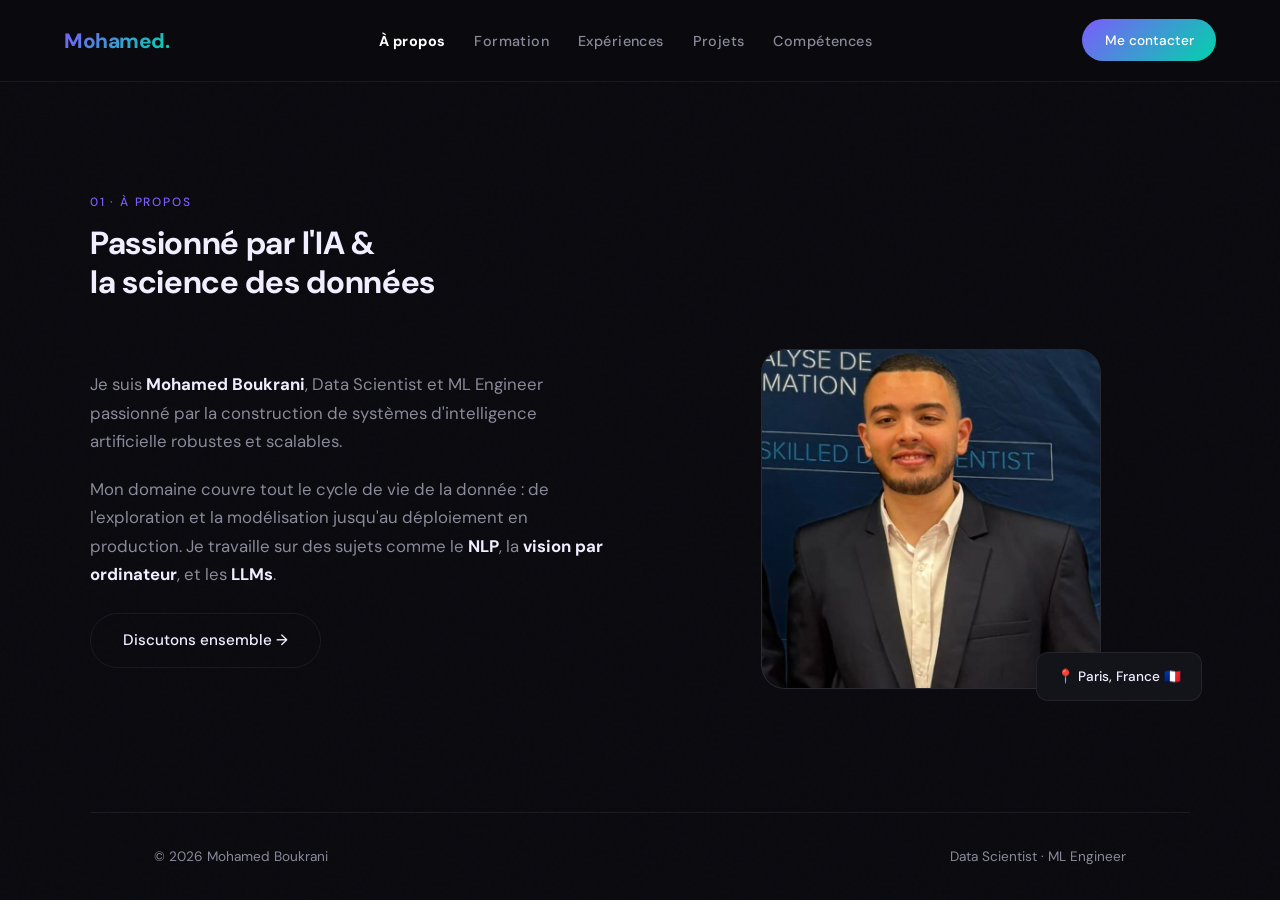
==== about.html @ e7cbfadd "Update about.html" ====
<!DOCTYPE html>
<html lang="fr">
<head>
  <meta charset="UTF-8" />
  <meta name="viewport" content="width=device-width, initial-scale=1.0" />
  <title>Mohamed Boukrani - À propos</title
  <link rel="icon" type="image/png" href="favicon.png" />                                      
  <link href="https://fonts.googleapis.com/css2?family=DM+Sans:wght@400;500;600;700;800&display=swap" rel="stylesheet" />
  <link rel="stylesheet" href="style.css" />
</head>
<body>

  <nav>
    <span class="logo"><a href="index.html">Mohamed.</a></span>
    
    <div class="menu-toggle" id="mobile-menu">
      <span></span><span></span><span></span>
    </div>
    
    <ul class="nav-links" id="nav-links">
      <li><a href="about.html">À propos</a></li>
      <li><a href="formation.html">Formation</a></li>
      <li><a href="experiences.html">Expériences</a></li>
      <li><a href="projects.html">Projets</a></li>
      <li><a href="skills.html">Compétences</a></li>
      <!-- <li><a href="contact.html">Contact</a></li> -->
    </ul>
    <a href="contact.html" class="btn-primary" style="padding: 0.6rem 1.4rem; font-size: 0.85rem;">Me contacter</a>
  </nav>

  <main>
    <div class="container">
      <div class="reveal">
        <span class="section-tag">01 · À propos</span>
        <h2>Passionné par l'IA &<br>la science des données</h2>
      </div>
      <div class="about-grid reveal">
        <div class="about-text">
          <p>Je suis <strong>Mohamed Boukrani</strong>, Data Scientist et ML Engineer passionné par la construction de systèmes d'intelligence artificielle robustes et scalables.</p>
          <p>Mon domaine couvre tout le cycle de vie de la donnée : de l'exploration et la modélisation jusqu'au déploiement en production. Je travaille sur des sujets comme le <strong>NLP</strong>, la <strong>vision par ordinateur</strong>, et les <strong>LLMs</strong>.</p>
          <div style="margin-top: 1.5rem;">
            <a href="contact.html" class="btn-outline">Discutons ensemble →</a>
          </div>
        </div>
        <div class="about-visual" style="position: relative;">
          <div class="avatar-box">
            <img src="Portfolio.png" alt="Photo de Mohamed" onerror="this.src='https://via.placeholder.com/340x340/1a1a24/7c5cfc?text=Photo';" style="object-position: 50% 3%;">
            <!-- <img src="Sans titre.png" alt="Photo de Mohamed" onerror="this.src='https://via.placeholder.com/340x340/1a1a24/7c5cfc?text=Photo';" style="transform: translateY(15px);"> -->
          </div>
          <div class="avatar-badge">📍 Paris, France 🇫🇷</div>
        </div>
      </div>
    </div>
  </main>

  <footer>
    <span>© 2026 Mohamed Boukrani</span>
    <span>Data Scientist · ML Engineer</span>
  </footer>

  <script>
      // 1. Animation au défilement (Scroll reveal)
      const observer = new IntersectionObserver((entries) => {
        entries.forEach(e => { 
          if (e.isIntersecting) { 
            e.target.classList.add('visible'); 
            observer.unobserve(e.target); 
          } 
        });
      }, { threshold: 0.1 });
      document.querySelectorAll('.reveal').forEach(el => observer.observe(el));

      // 2. Surbrillance du lien actif (Version robuste pour GitHub Pages)
      document.addEventListener("DOMContentLoaded", () => {
        const links = document.querySelectorAll('.nav-links a');
        const currentUrl = window.location.href; // Récupère l'URL complète
        
        links.forEach(link => {
          link.classList.remove('active'); // Nettoyage de sécurité
          
          // Si l'URL correspond OU si on est à la racine de l'accueil
          if (link.href === currentUrl || (currentUrl.endsWith('/') && link.getAttribute('href') === 'index.html')) {
            link.classList.add('active');
          }
        });
      });

      // 3. GESTION DU MENU MOBILE (C'est ceci qui ouvre le menu !)
      document.addEventListener("DOMContentLoaded", () => {
        const mobileMenu = document.getElementById('mobile-menu');
        const navMenu = document.getElementById('nav-links');

        if (mobileMenu && navMenu) {
          mobileMenu.addEventListener('click', () => {
            mobileMenu.classList.toggle('open');
            navMenu.classList.toggle('active-menu');
          });
        }
      });      
    
    </script>
</body>
</html>
---- style.css ----
:root {
  --bg: #0a0a0f;
  --surface: #13131a;
  --card: #1a1a24;
  --border: rgba(255,255,255,0.07);
  --text: #f0eeff;
  --muted: #8a8a9a;
  --accent1: #7c5cfc;
  --accent2: #00d4aa;
  --accent3: #ff6b6b;
  --accent4: #ffd166;
  --gradient: linear-gradient(135deg, #7c5cfc 0%, #00d4aa 100%);
}

*, *::before, *::after { box-sizing: border-box; margin: 0; padding: 0; }

html, body {
  width: 100%;
  max-width: 100%;
  overflow-x: hidden !important;
  margin: 0;
  padding: 0;
  position: relative;
}

html { 
  scroll-behavior: smooth; 
  overflow-y: scroll; 
}

body {
  background: var(--bg);
  color: var(--text);
  font-family: 'DM Sans', sans-serif;
  font-size: 16px;
  line-height: 1.7;
  display: flex;
  flex-direction: column;
  min-height: 100vh;
}

body::before {
  content: '';
  position: fixed;
  inset: 0;
  background-image: url("data:image/svg+xml,%3Csvg viewBox='0 0 256 256' xmlns='http://www.w3.org/2000/svg'%3E%3Cfilter id='noise'%3E%3CfeTurbulence type='fractalNoise' baseFrequency='0.9' numOctaves='4' stitchTiles='stitch'/%3E%3C/filter%3E%3Crect width='100%25' height='100%25' filter='url(%23noise)' opacity='0.04'/%3E%3C/svg%3E");
  pointer-events: none;
  z-index: 0;
  opacity: 0.4;
}

/* ─── Nav ─── */
nav {
  position: fixed;
  top: 0;
  left: 0; right: 0;
  z-index: 100;
  display: flex;
  align-items: center;
  justify-content: space-between;
  padding: 1.2rem 4rem;
  background: rgba(10,10,15,0.85);
  backdrop-filter: blur(16px);
  border-bottom: 1px solid var(--border);
}

.logo a {
  font-family: 'DM Sans', sans-serif;
  font-weight: 800;
  font-size: 1.3rem;
  background: var(--gradient);
  -webkit-background-clip: text;
  -webkit-text-fill-color: transparent;
  background-clip: text;
  letter-spacing: -0.5px;
  text-decoration: none;
}

.nav-links {
  display: flex;
  gap: 1.8rem;
  list-style: none;
}

.nav-links a {
  color: var(--muted);
  text-decoration: none;
  font-size: 0.9rem;
  font-weight: 500;
  letter-spacing: 0.03em;
  transition: color 0.2s;
}

/* Surbrillance du lien actif (sans le point) */
.nav-links a:hover, 
.nav-links a.active { 
  color: #ffffff !important; 
  font-weight: 700; 
}

/* ─── Boutons ─── */
.btn-primary, .btn-outline {
  display: inline-flex; align-items: center; gap: 0.5rem;
  padding: 0.85rem 2rem; font-weight: 500;
  border-radius: 100px; text-decoration: none;
  font-size: 0.95rem; transition: all 0.2s;
}
.btn-primary { background: var(--gradient); color: #fff; }
.btn-primary:hover { opacity: 0.85; transform: translateY(-2px); }
.btn-outline { border: 1px solid var(--border); color: var(--text); }
.btn-outline:hover { border-color: rgba(255,255,255,0.25); background: rgba(255,255,255,0.04); transform: translateY(-2px); }

/* ─── Layout Sections ─── */
main {
  flex: 1;
  display: flex;
  align-items: center;
  padding: 8rem 4rem 4rem;
}

.container {
  max-width: 1100px;
  margin: 0 auto;
  width: 100%;
  position: relative;
  z-index: 1;
}

.section-tag {
  display: inline-block; font-size: 0.75rem; font-weight: 500;
  text-transform: uppercase; letter-spacing: 0.15em;
  color: var(--accent1); margin-bottom: 0.75rem;
}

/* ─── Typographie (Titres) ─── */
h1 {
  font-family: 'DM Sans', sans-serif; 
  font-weight: 700;
  font-size: clamp(2rem, 4vw, 3.2rem); 
  line-height: 1.2;
  letter-spacing: -0.02em; 
  animation: fadeUp 0.6s 0.1s ease both;
}
h1 .name-line { display: block; }
h1 .gradient-text { background: var(--gradient); -webkit-background-clip: text; -webkit-text-fill-color: transparent; background-clip: text; }

h2 {
  font-family: 'DM Sans', sans-serif; 
  font-size: clamp(1.5rem, 2.5vw, 2.2rem);
  font-weight: 700; 
  letter-spacing: -0.01em; 
  line-height: 1.2; 
  margin-bottom: 3rem;
}

h3 { 
  font-family: 'DM Sans', sans-serif; 
  font-weight: 700; 
}

/* ─── Animations & Blobs ─── */
@keyframes fadeUp {
  from { opacity: 0; transform: translateY(24px); }
  to { opacity: 1; transform: translateY(0); }
}
.reveal { opacity: 0; transform: translateY(30px); transition: opacity 0.7s ease, transform 0.7s ease; }
.reveal.visible { opacity: 1; transform: translateY(0); }

.hero-blob { position: absolute; border-radius: 50%; filter: blur(80px); opacity: 0.18; pointer-events: none; z-index: 0; }
.blob1 { width: 500px; height: 500px; background: var(--accent1); top: -100px; right: -100px; }
.blob2 { width: 400px; height: 400px; background: var(--accent2); bottom: -100px; left: 20%; }
.blob3 { width: 300px; height: 300px; background: var(--accent3); top: 40%; left: -80px; }

/* ─── Spécifique Accueil ─── */
.hero-tag {
  display: inline-flex; align-items: center; gap: 0.5rem; font-size: 0.8rem; font-weight: 500;
  letter-spacing: 0.1em; text-transform: uppercase; color: var(--accent2);
  border: 1px solid rgba(0,212,170,0.3); border-radius: 100px; padding: 0.35rem 1rem; margin-bottom: 2rem;
  animation: fadeUp 0.6s ease both;
}
.hero-desc { margin-top: 1.5rem; font-size: 1.15rem; color: var(--muted); max-width: 560px; line-height: 1.8; animation: fadeUp 0.6s 0.2s ease both; }
.hero-cta { display: flex; gap: 1rem; margin-top: 2.5rem; flex-wrap: wrap; animation: fadeUp 0.6s 0.3s ease both; }
.hero-stats { display: flex; gap: 3rem; margin-top: 4rem; padding-top: 2.5rem; border-top: 1px solid var(--border); animation: fadeUp 0.6s 0.4s ease both; }
.stat-num { font-family: 'DM Sans', sans-serif; font-size: 2rem; font-weight: 700; background: var(--gradient); -webkit-background-clip: text; -webkit-text-fill-color: transparent; background-clip: text;}
.stat-label { font-size: 0.8rem; color: var(--muted); text-transform: uppercase; letter-spacing: 0.07em; }

/* ─── Spécifique À Propos ─── */
.about-grid { display: grid; grid-template-columns: 1fr 1fr; gap: 4rem; align-items: center; }
.about-text p { color: var(--muted); margin-bottom: 1.2rem; font-size: 1.05rem; }
.about-text p strong { color: var(--text); }
.avatar-box { width: 100%; aspect-ratio: 1; max-width: 340px; margin: 0 auto; border-radius: 24px; background: var(--card); border: 1px solid var(--border); position: relative; overflow: hidden; }
.avatar-box img { width: 100%; height: 100%; object-fit: cover; }
.avatar-badge { position: absolute; bottom: -12px; right: -12px; background: var(--surface); border: 1px solid var(--border); border-radius: 12px; padding: 0.75rem 1.25rem; font-size: 0.85rem; font-weight: 500; z-index: 2;}

/* ─── Spécifique Expériences/Formation (Timeline) ─── */
.timeline-item { background: var(--card); border: 1px solid var(--border); border-radius: 16px; padding: 1.5rem 2rem; margin-bottom: 1rem; transition: transform 0.25s, border-color 0.25s; }
.timeline-item:hover { border-color: rgba(124,92,252,0.4); transform: translateY(-2px); }
.timeline-date { color: var(--accent2); font-size: 0.85rem; font-weight: 600; margin-bottom: 0.5rem; display: block; }
.timeline-item h3 { font-size: 1.15rem; margin-bottom: 0.25rem; }
.timeline-item h4 { font-size: 0.95rem; color: var(--muted); font-weight: 400; margin-bottom: 0.75rem; }

/* ─── Spécifique Compétences ─── */
.skills-grid { display: grid; grid-template-columns: repeat(auto-fill, minmax(260px, 1fr)); gap: 1.5rem; }
.skill-card { background: var(--card); border: 1px solid var(--border); border-radius: 16px; padding: 1.75rem; transition: border-color 0.25s, transform 0.25s; }
.skill-card:hover { border-color: rgba(124,92,252,0.4); transform: translateY(-4px); }
.skill-icon { width: 44px; height: 44px; border-radius: 10px; margin-bottom: 1rem; display: flex; align-items: center; justify-content: center; font-size: 1.3rem; }
.skill-card h3 { font-size: 1rem; margin-bottom: 0.5rem; }
.skill-card p { font-size: 0.875rem; color: var(--muted); line-height: 1.6; }
.tags { display: flex; flex-wrap: wrap; gap: 0.5rem; margin-top: 1rem; }
.tag { font-size: 0.75rem; font-weight: 500; padding: 0.25rem 0.75rem; border-radius: 100px; background: rgba(124,92,252,0.12); color: #a98fff; border: 1px solid rgba(124,92,252,0.2); }
.tag.teal { background: rgba(0,212,170,0.1); color: #4eeac9; border-color: rgba(0,212,170,0.2); }
.tag.red { background: rgba(255,107,107,0.1); color: #ff9090; border-color: rgba(255,107,107,0.2); }
.tag.yellow { background: rgba(255,209,102,0.1); color: #ffe080; border-color: rgba(255,209,102,0.2); }

/* ─── Spécifique Projets ─── */
.projects-grid { display: grid; grid-template-columns: repeat(auto-fill, minmax(320px, 1fr)); gap: 1.5rem; }
.project-card { background: var(--card); border: 1px solid var(--border); border-radius: 20px; padding: 2rem; display: flex; flex-direction: column; gap: 1rem; transition: border-color 0.25s, transform 0.25s; text-decoration: none; color: inherit; }
.project-card:hover { border-color: rgba(0,212,170,0.35); transform: translateY(-4px); }
.project-header { display: flex; justify-content: space-between; align-items: flex-start; }
.project-emoji { font-size: 2rem; line-height: 1; }
.project-arrow { width: 32px; height: 32px; border-radius: 50%; border: 1px solid var(--border); display: flex; align-items: center; justify-content: center; color: var(--muted); font-size: 0.9rem; transition: background 0.2s, color 0.2s; }
.project-card:hover .project-arrow { background: var(--accent2); color: #000; border-color: var(--accent2); }
.project-card h3 { font-size: 1.15rem; }
.project-card p { font-size: 0.9rem; color: var(--muted); line-height: 1.65; flex: 1; }

/* ─── Spécifique Contact ─── */
.contact-inner { width: 100%; background: var(--card); border: 1px solid var(--border); border-radius: 28px; padding: 4rem; text-align: center; position: relative; overflow: hidden; }
.contact-inner::before { content: ''; position: absolute; top: -80px; left: 50%; transform: translateX(-50%); width: 300px; height: 300px; background: var(--accent1); border-radius: 50%; filter: blur(80px); opacity: 0.12; }
.social-links { display: flex; justify-content: center; gap: 1rem; flex-wrap: wrap; }
.social-btn { display: inline-flex; align-items: center; gap: 0.5rem; padding: 0.75rem 1.5rem; background: var(--surface); border: 1px solid var(--border); border-radius: 100px; color: var(--text); text-decoration: none; font-size: 0.9rem; font-weight: 500; transition: border-color 0.2s, background 0.2s, transform 0.2s; }
.social-btn:hover { border-color: rgba(255,255,255,0.25); background: rgba(255,255,255,0.05); transform: translateY(-2px); }

/* ─── Footer ─── */
footer { border-top: 1px solid var(--border); padding: 2rem 4rem; display: flex; justify-content: space-between; align-items: center; color: var(--muted); font-size: 0.85rem; max-width: 1100px; margin: 0 auto; width: 100%; }

/* ─── Menu Hamburger (Masqué sur PC) ─── */
@media (min-width: 769px) {
  .menu-toggle { display: none; }
}

/* ─── Responsive (Mobile) ─── */
@media (max-width: 768px) {
  /* Navigation mobile */
  /* nav { padding: 1rem 1.5rem; justify-content: space-between; }   */
  nav { 
      padding: 1rem 1.5rem; 
      display: flex;
      align-items: center;
      justify-content: flex-start; /* <-- C'est ceci qui regroupe tout à gauche */
      gap: 1.2rem; /* <-- L'espace entre le logo et le hamburger */
    }  
  
  .logo {
    order: 2; /* Place le logo en premier */
  }
  
  nav > .btn-primary { display: none; }
  
  /* .menu-toggle { display: flex; flex-direction: column; gap: 5px; cursor: pointer; z-index: 100; padding: 5px; } */
  /* Le bouton hamburger vient se placer juste après le logo */
  .menu-toggle { 
    order: 1; /* <-- Position 1 */
    display: flex; 
    flex-direction: column; 
    gap: 5px; 
    cursor: pointer; 
    z-index: 101; 
    padding: 5px 5px 5px 0; /* Enlève le padding gauche pour être bien collé au bord */
  }
  .menu-toggle span { display: block; width: 26px; height: 2px; background: var(--text); transition: 0.3s ease-in-out; }
  .menu-toggle.open span:nth-child(1) { transform: translateY(7px) rotate(45deg); }
  .menu-toggle.open span:nth-child(2) { opacity: 0; }
  .menu-toggle.open span:nth-child(3) { transform: translateY(-7px) rotate(-45deg); }

  .nav-links { 
    display: flex; /* IMPORTANT : Le menu doit exister pour glisser */
    position: fixed; top: 0; left: -100%; width: 100%; height: 100vh;
    background: rgba(10,10,15,0.98); backdrop-filter: blur(16px);
    flex-direction: column; justify-content: center; align-items: center; gap: 2.5rem;
    transition: left 0.2s ease-in-out; z-index: 99;
  }
  
  .nav-links.active-menu { 
    left: 0 !important; /* IMPORTANT : Fait glisser le menu sur l'écran */
  }
  
  .nav-links a { font-size: 1.2rem; }

  /* --- CENTRAGE FORCÉ DU CONTENU --- */
  main { padding: 6rem 1.5rem 2rem; text-align: center; }
  .container { text-align: center; }
  
  /* Textes et Titres */
  h1 { font-size: 2.2rem; text-align: center; }
  h2 { font-size: 1.8rem; text-align: center; }
  p { text-align: center; }
  
  /* Les petits labels colorés */
  .section-tag, .hero-tag { 
    margin-left: auto; 
    margin-right: auto; 
    display: inline-flex; 
    justify-content: center; 
  }
  
  /* Boutons empilés et centrés */
  .hero-cta { display: flex; flex-direction: column; align-items: center; width: 100%; gap: 1rem; }
  .hero-cta a { width: 100%; justify-content: center; }

  /* Centrage des éléments sur les autres pages (Projets, Compétences...) */
  .about-grid, .skills-grid, .projects-grid { 
    grid-template-columns: 1fr; 
    gap: 2rem; 
    text-align: center; 
  }
  .timeline-item { text-align: center; }
  .tags { justify-content: center; }
  
  /* Ajustement spécifique pour les cartes Projets */
  .project-header { flex-direction: column; align-items: center; gap: 1rem; }
  .project-arrow { margin-top: 0.5rem; }

  /* Footer */
  footer { flex-direction: column; gap: 0.8rem; text-align: center; padding: 2rem 1.5rem; }
}
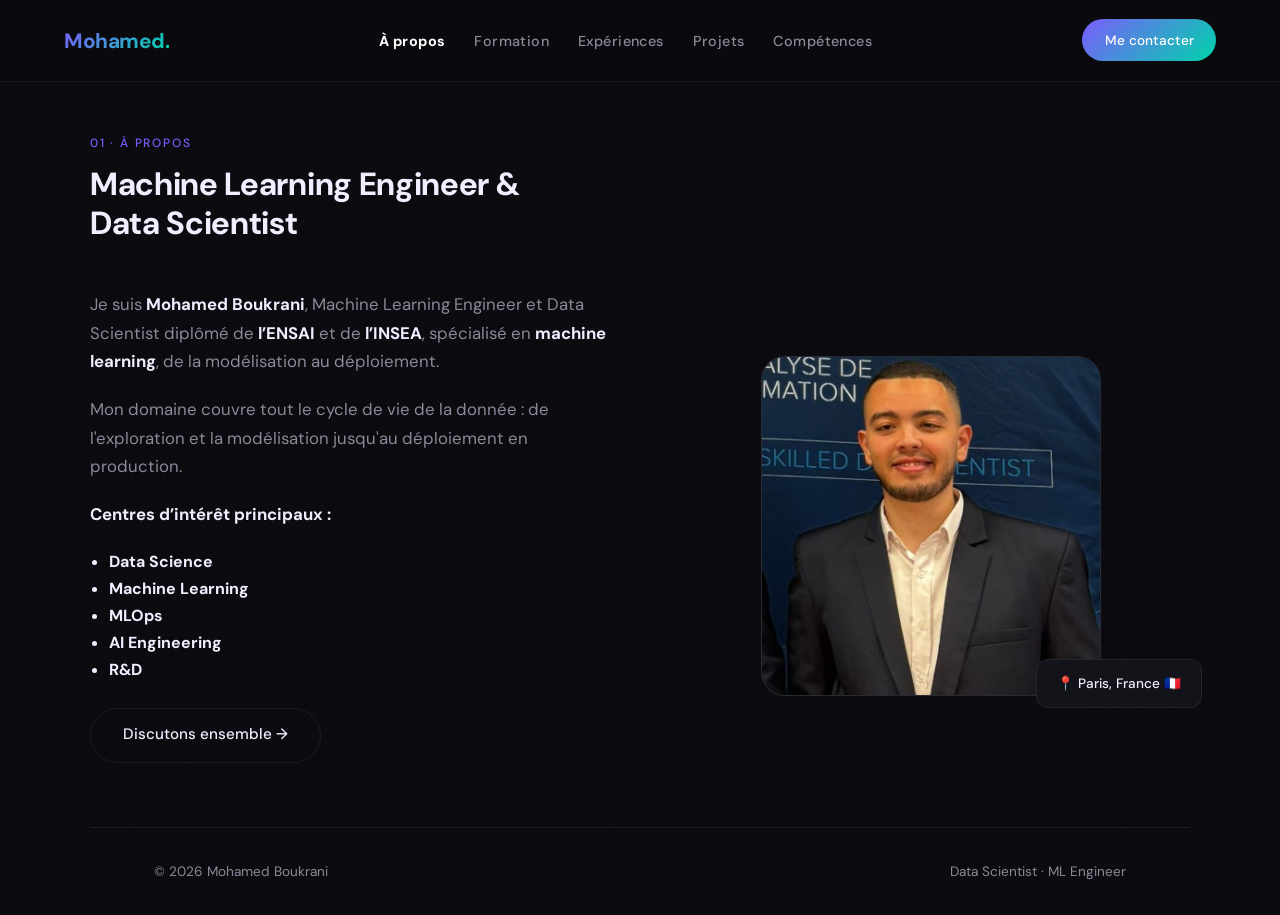
==== commit a297704f: "Update about.html" ====
--- a/about.html
+++ b/about.html
@@ -3,7 +3,7 @@
 <head>
   <meta charset="UTF-8" />
   <meta name="viewport" content="width=device-width, initial-scale=1.0" />
-  <title>Mohamed Boukrani - À propos</title
+  <title>Mohamed Boukrani - À propos</title>
   <link rel="icon" type="image/png" href="favicon.png" />                                      
   <link href="https://fonts.googleapis.com/css2?family=DM+Sans:wght@400;500;600;700;800&display=swap" rel="stylesheet" />
   <link rel="stylesheet" href="style.css" />
@@ -32,12 +32,22 @@
     <div class="container">
       <div class="reveal">
         <span class="section-tag">01 · À propos</span>
-        <h2>Passionné par l'IA &<br>la science des données</h2>
+        <h2>Machine Learning Engineer &<br>Data Scientist</h2>
       </div>
       <div class="about-grid reveal">
         <div class="about-text">
-          <p>Je suis <strong>Mohamed Boukrani</strong>, Data Scientist et ML Engineer passionné par la construction de systèmes d'intelligence artificielle robustes et scalables.</p>
-          <p>Mon domaine couvre tout le cycle de vie de la donnée : de l'exploration et la modélisation jusqu'au déploiement en production. Je travaille sur des sujets comme le <strong>NLP</strong>, la <strong>vision par ordinateur</strong>, et les <strong>LLMs</strong>.</p>
+          <p>Je suis <strong>Mohamed Boukrani</strong>, Machine Learning Engineer et Data Scientist diplômé de <strong>l’ENSAI</strong> et de <strong>l’INSEA</strong>, spécialisé en <strong>machine learning</strong>, de la modélisation au déploiement.</p>
+          <p>Mon domaine couvre tout le cycle de vie de la donnée : de l'exploration et la modélisation jusqu'au déploiement en production.</p>
+          <p><strong>Centres d’intérêt principaux :</strong></p>
+          <ul style="margin-top: 0.5rem; padding-left: 1.2rem;">
+            <li><strong>Data Science</strong></li>
+            <li><strong>Machine Learning</strong></li>
+            <li><strong>MLOps</strong></li>
+            <li><strong>AI Engineering</strong></li>
+            <li><strong>R&D</strong></li>
+          </ul>
+    
+          
           <div style="margin-top: 1.5rem;">
             <a href="contact.html" class="btn-outline">Discutons ensemble →</a>
           </div>
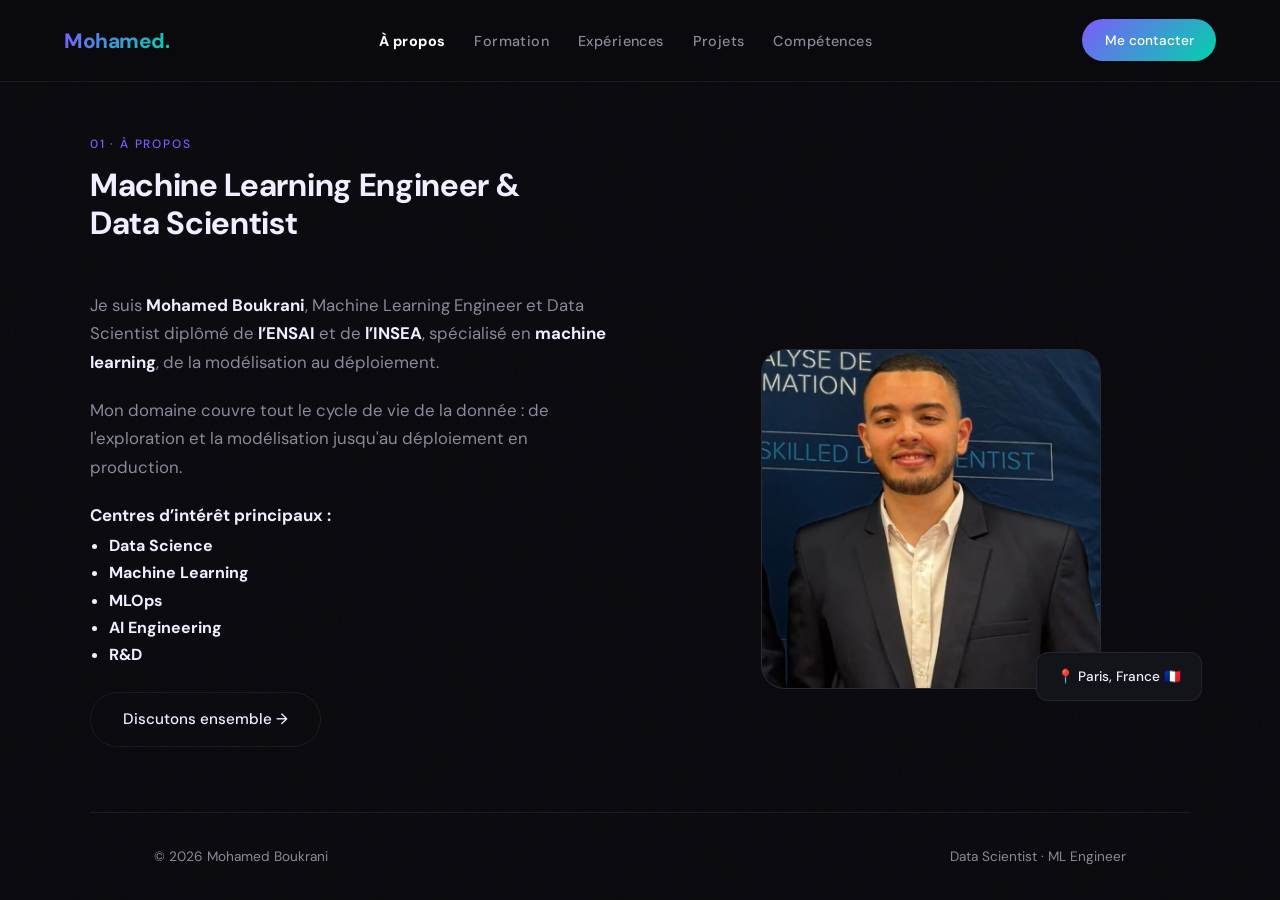
==== commit 21ead8a8: "Update about.html" ====
--- a/about.html
+++ b/about.html
@@ -38,8 +38,8 @@
         <div class="about-text">
           <p>Je suis <strong>Mohamed Boukrani</strong>, Machine Learning Engineer et Data Scientist diplômé de <strong>l’ENSAI</strong> et de <strong>l’INSEA</strong>, spécialisé en <strong>machine learning</strong>, de la modélisation au déploiement.</p>
           <p>Mon domaine couvre tout le cycle de vie de la donnée : de l'exploration et la modélisation jusqu'au déploiement en production.</p>
-          <p><strong>Centres d’intérêt principaux :</strong></p>
-          <ul style="margin-top: 0.5rem; padding-left: 1.2rem;">
+          <p style="margin-bottom: 0.2rem;"><strong>Centres d’intérêt principaux :</strong></p>
+          <ul style="margin-top: 0; padding-left: 1.2rem;">
             <li><strong>Data Science</strong></li>
             <li><strong>Machine Learning</strong></li>
             <li><strong>MLOps</strong></li>
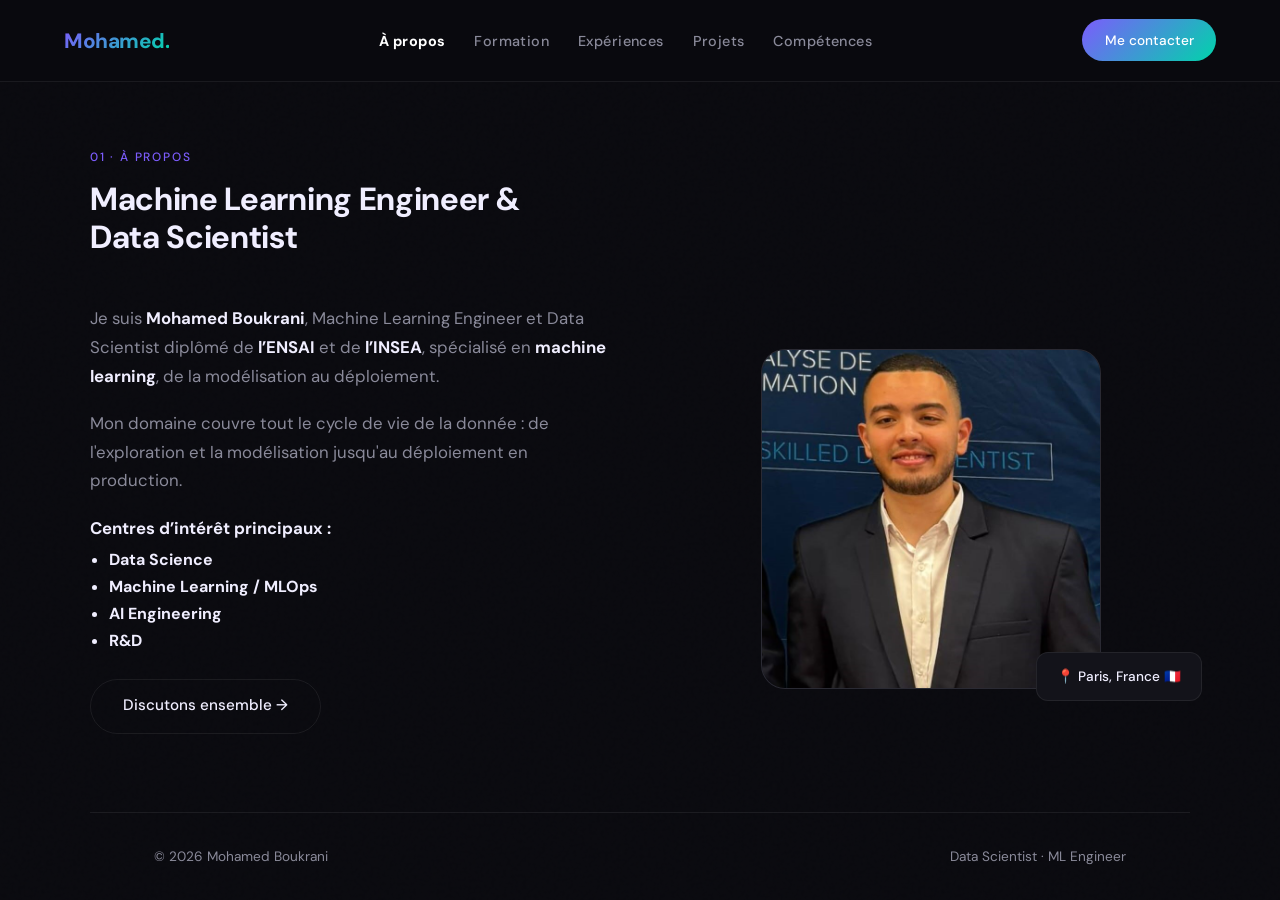
==== commit 1b54a5d7: "Update about.html" ====
--- a/about.html
+++ b/about.html
@@ -41,8 +41,8 @@
           <p style="margin-bottom: 0.2rem;"><strong>Centres d’intérêt principaux :</strong></p>
           <ul style="margin-top: 0; padding-left: 1.2rem;">
             <li><strong>Data Science</strong></li>
-            <li><strong>Machine Learning</strong></li>
-            <li><strong>MLOps</strong></li>
+            <li><strong>Machine Learning / MLOps</strong></li>
+            <!-- <li><strong>MLOps</strong></li> -->
             <li><strong>AI Engineering</strong></li>
             <li><strong>R&D</strong></li>
           </ul>
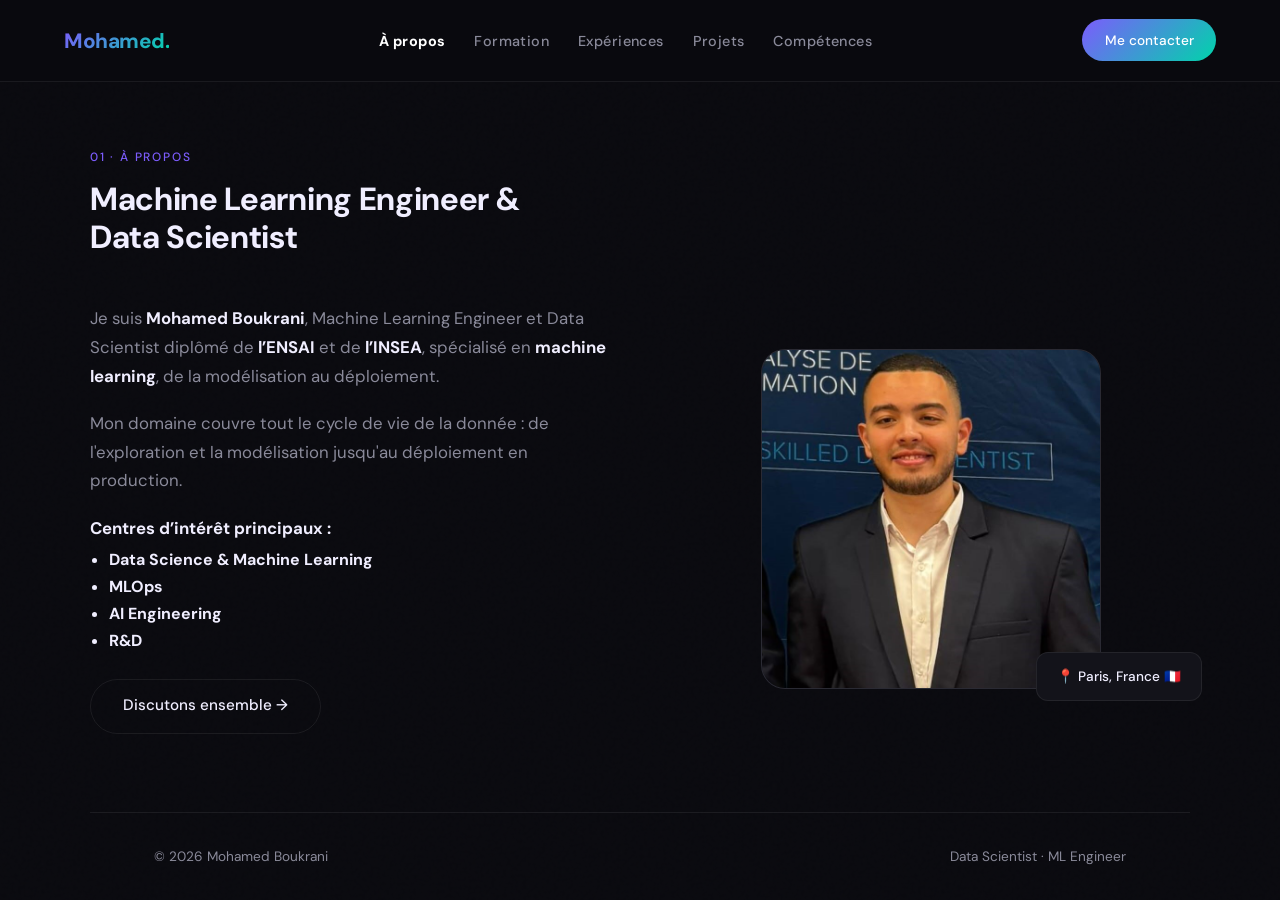
==== commit cfca0ebf: "Update about.html" ====
--- a/about.html
+++ b/about.html
@@ -40,9 +40,9 @@
           <p>Mon domaine couvre tout le cycle de vie de la donnée : de l'exploration et la modélisation jusqu'au déploiement en production.</p>
           <p style="margin-bottom: 0.2rem;"><strong>Centres d’intérêt principaux :</strong></p>
           <ul style="margin-top: 0; padding-left: 1.2rem;">
-            <li><strong>Data Science</strong></li>
-            <li><strong>Machine Learning / MLOps</strong></li>
-            <!-- <li><strong>MLOps</strong></li> -->
+            <li><strong>Data Science & Machine Learning</strong></li>
+            <!-- <li><strong> / MLOps</strong></li> -->
+            <li><strong>MLOps</strong></li>
             <li><strong>AI Engineering</strong></li>
             <li><strong>R&D</strong></li>
           </ul>
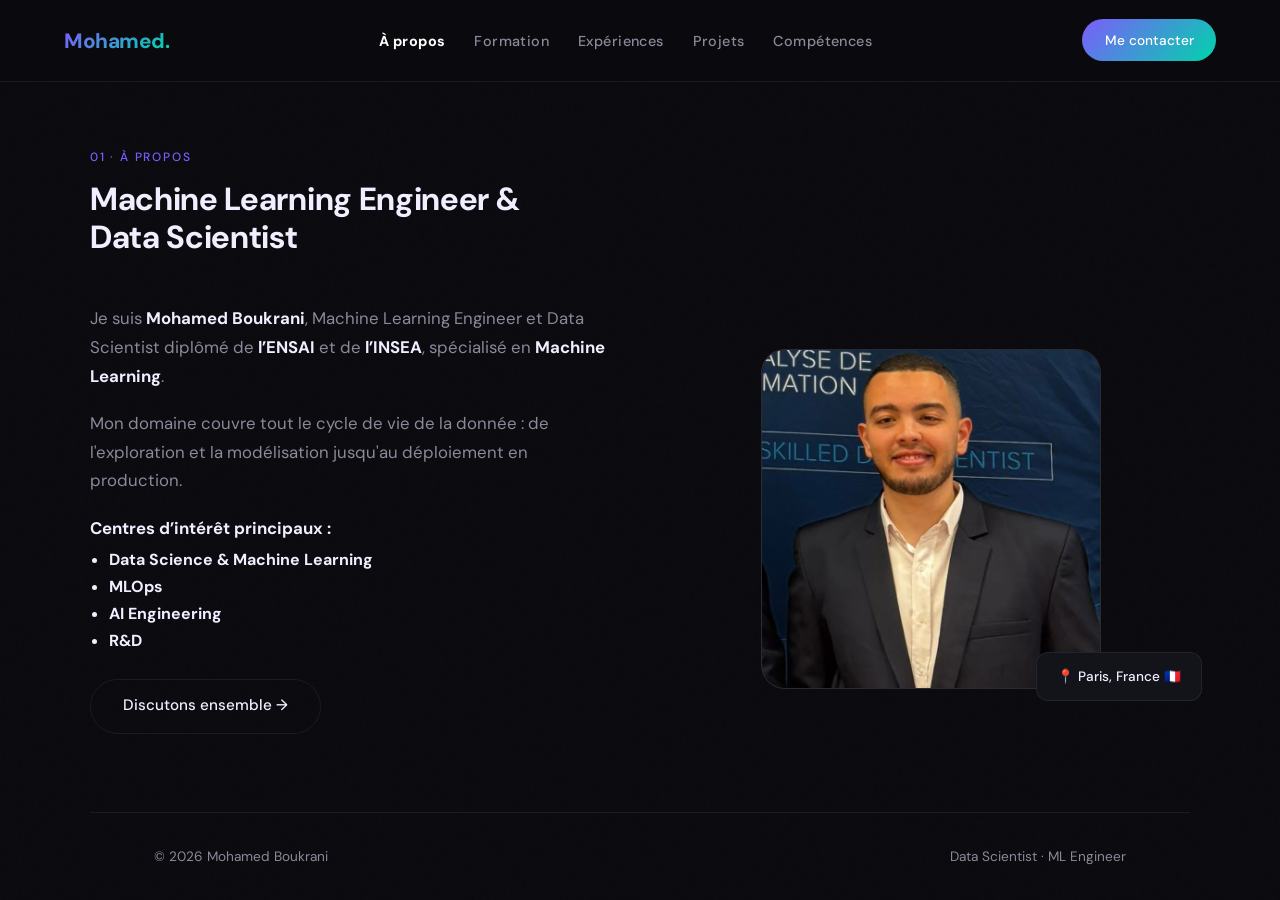
==== commit 9691d55d: "Update about.html" ====
--- a/about.html
+++ b/about.html
@@ -36,7 +36,7 @@
       </div>
       <div class="about-grid reveal">
         <div class="about-text">
-          <p>Je suis <strong>Mohamed Boukrani</strong>, Machine Learning Engineer et Data Scientist diplômé de <strong>l’ENSAI</strong> et de <strong>l’INSEA</strong>, spécialisé en <strong>machine learning</strong>, de la modélisation au déploiement.</p>
+          <p>Je suis <strong>Mohamed Boukrani</strong>, Machine Learning Engineer et Data Scientist diplômé de <strong>l’ENSAI</strong> et de <strong>l’INSEA</strong>, spécialisé en <strong>Machine Learning</strong>.</p>
           <p>Mon domaine couvre tout le cycle de vie de la donnée : de l'exploration et la modélisation jusqu'au déploiement en production.</p>
           <p style="margin-bottom: 0.2rem;"><strong>Centres d’intérêt principaux :</strong></p>
           <ul style="margin-top: 0; padding-left: 1.2rem;">
